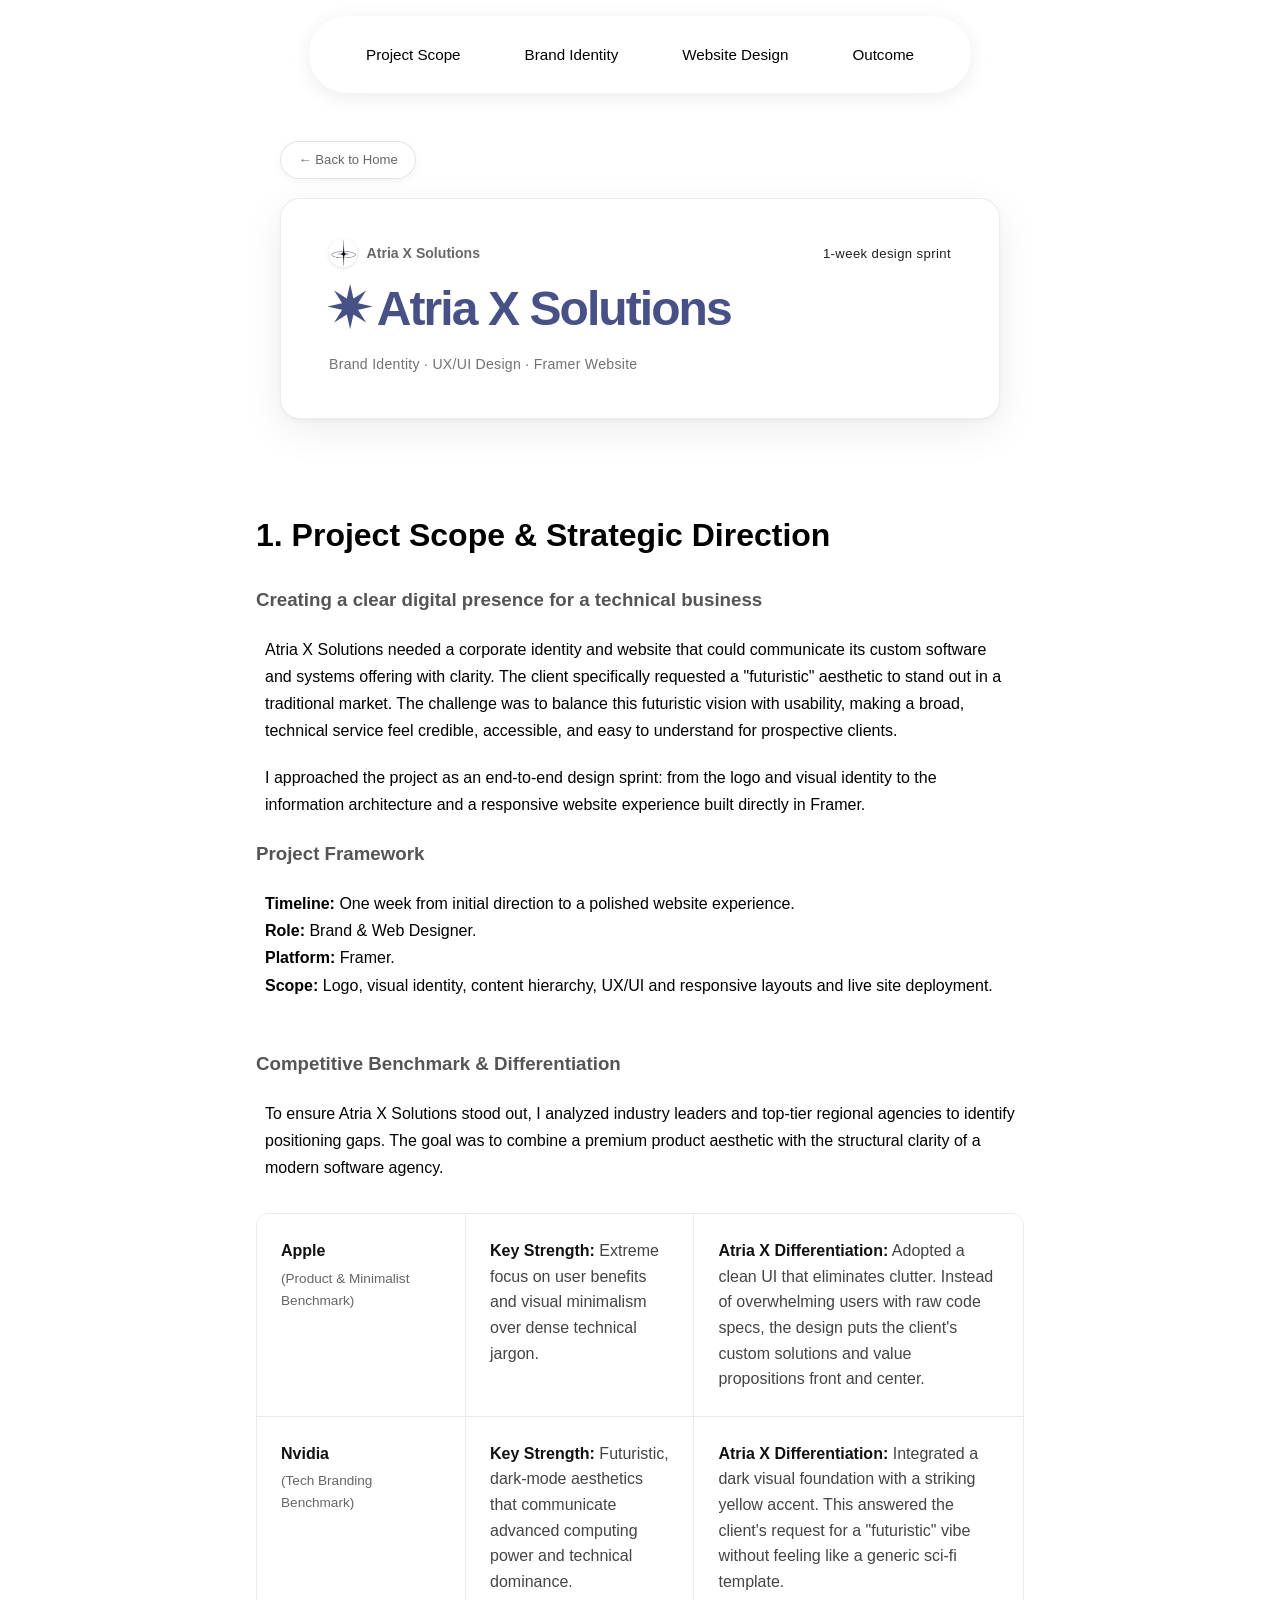
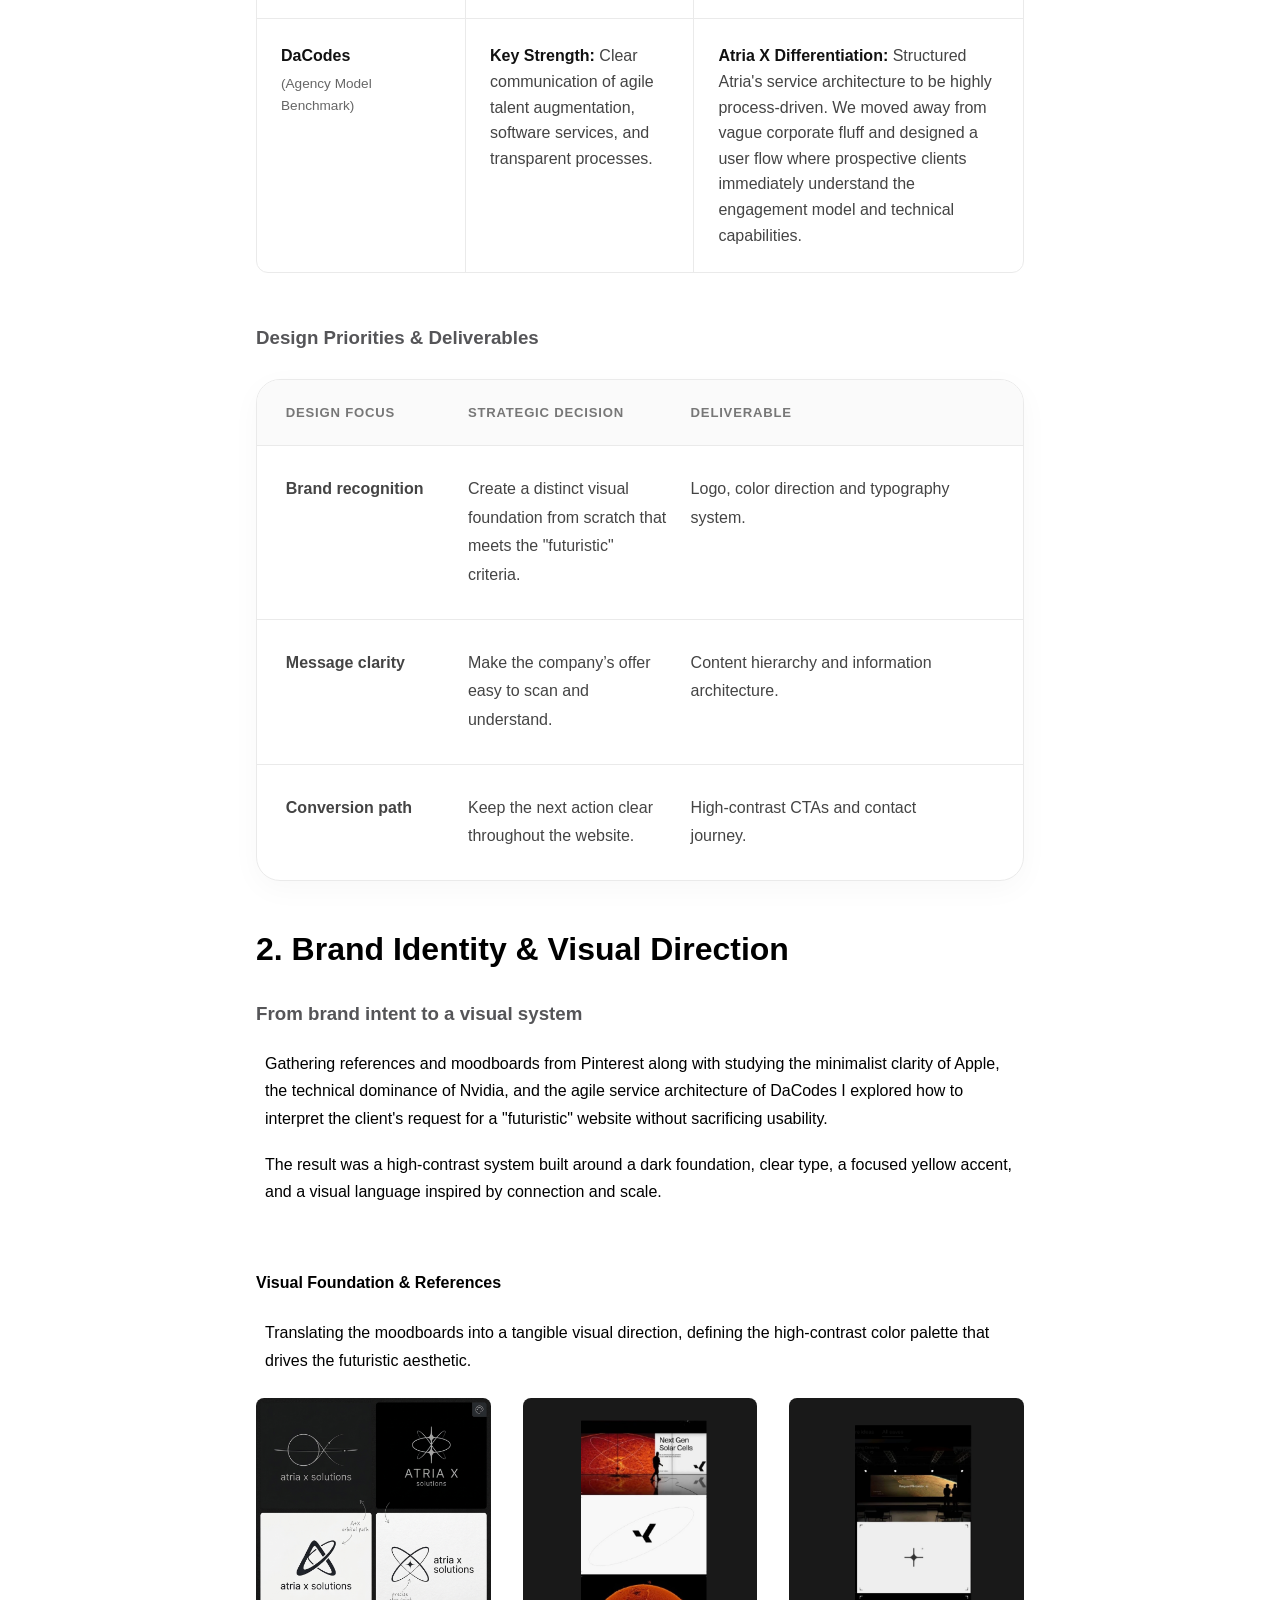
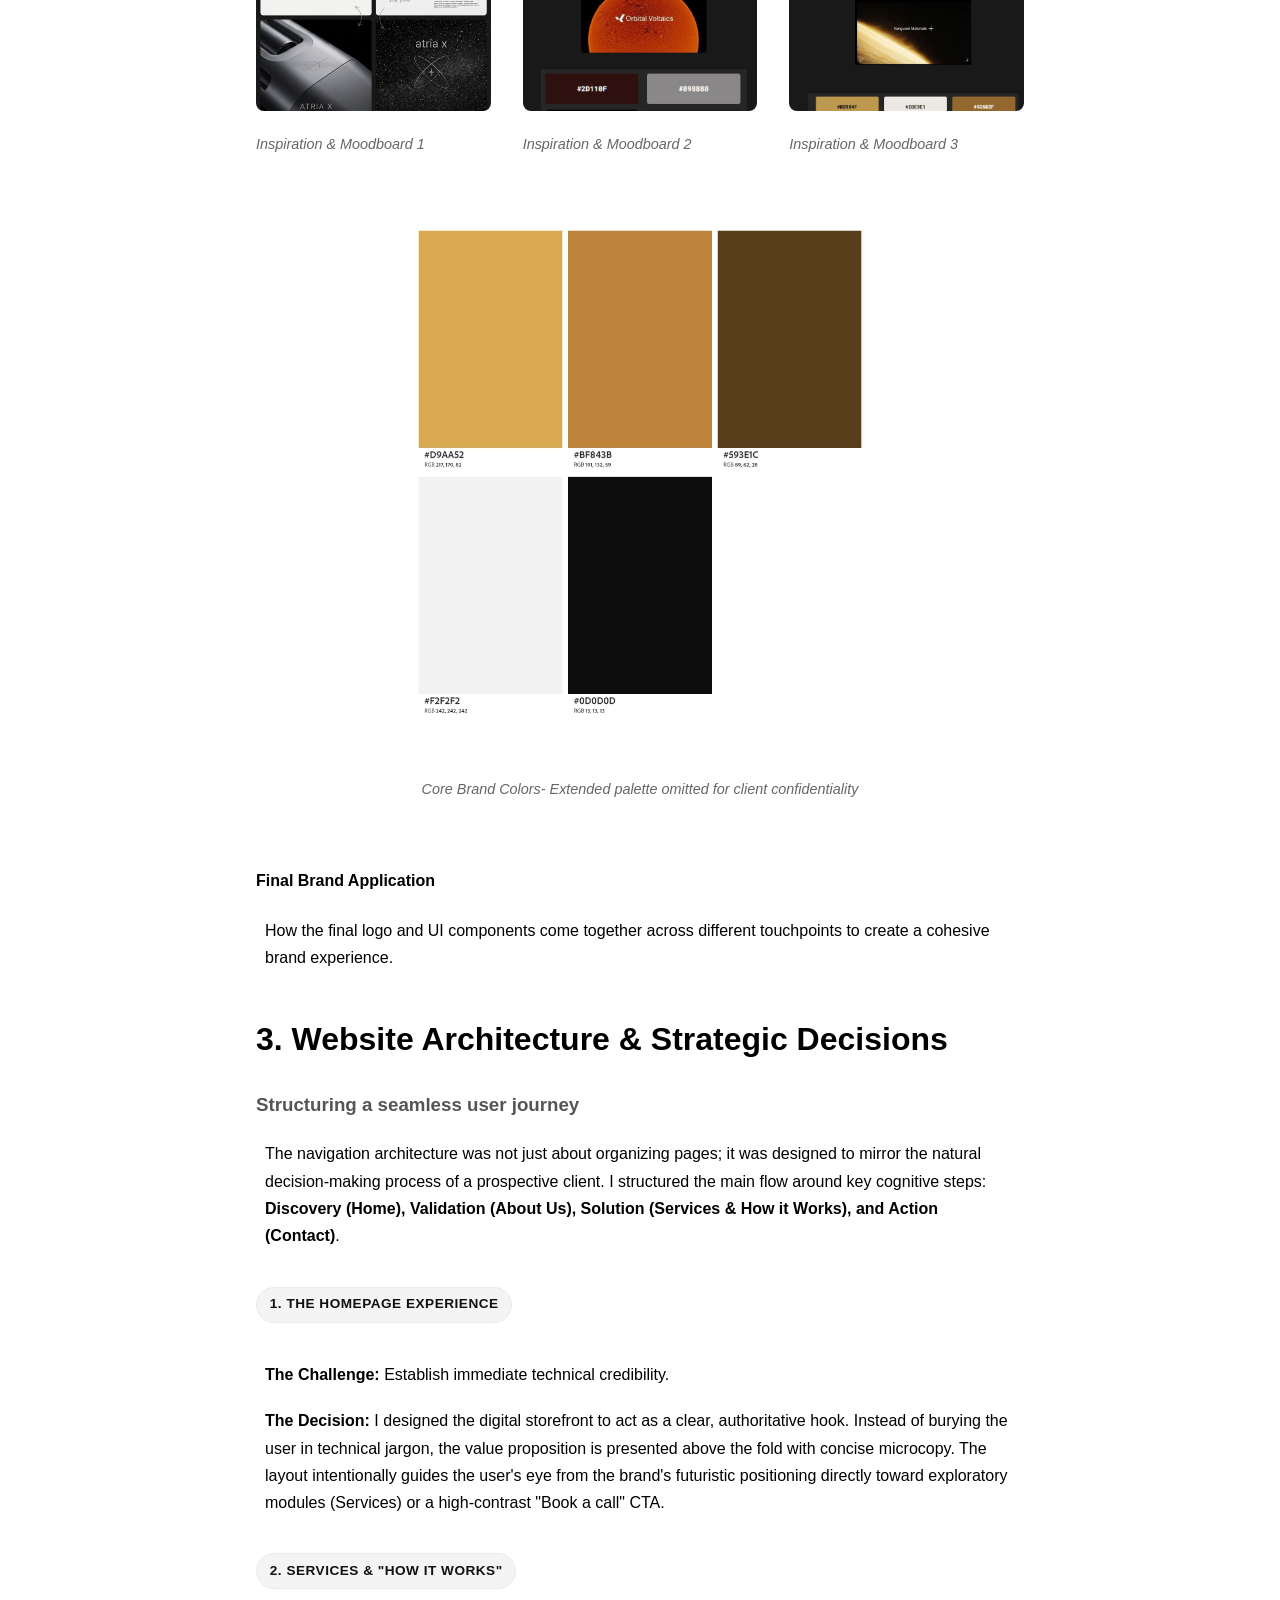
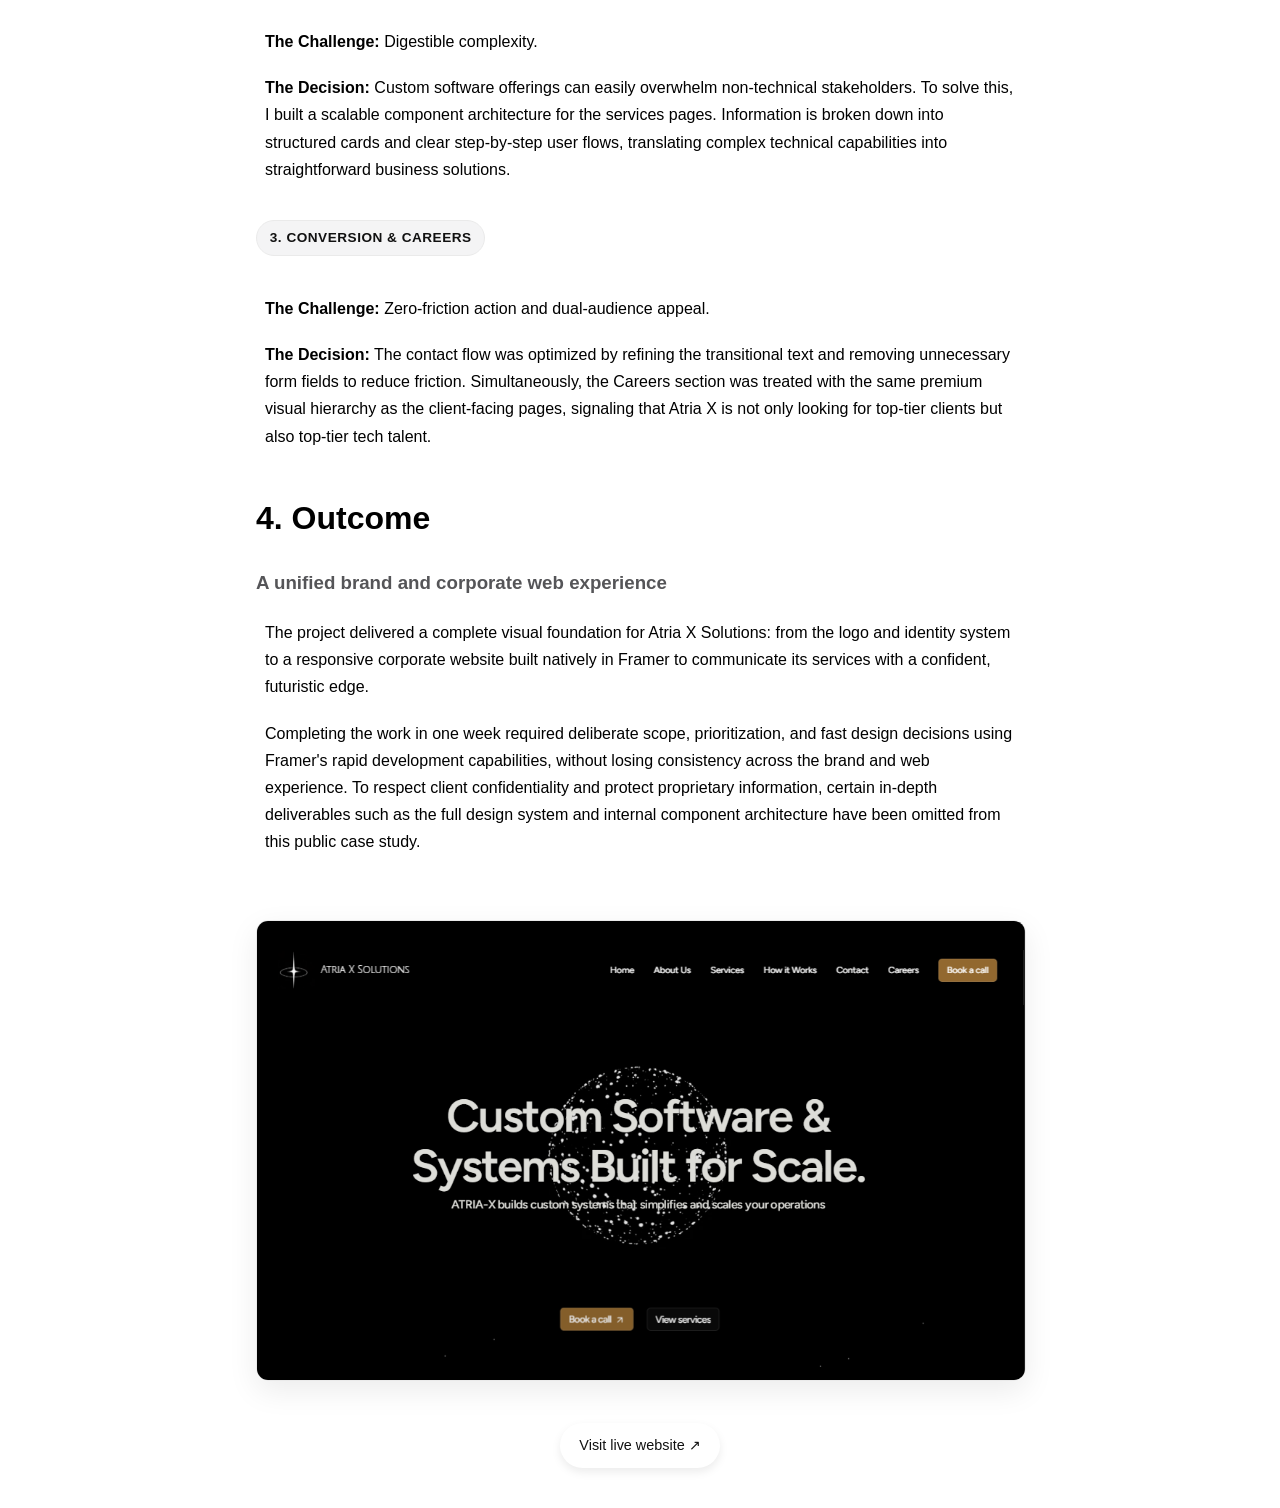
==== projects/atriaxsolutions.html @ 73703ab7 "add atriaxsolutionspage" ====
<!DOCTYPE html>
<html lang="en">
<head>
  <meta charset="UTF-8" />
  <meta name="viewport" content="width=device-width, initial-scale=1.0" />

  <title>Atria X Solutions — Project Page</title>

  <link rel="icon" href="../assets/logo-atriaxsolutions.png" />
  <link rel="stylesheet" href="./projects.css" />
</head>

<body>

  <!-- NAVBAR -->
  <header class="mirror-navbar">
    <div class="nav-container">
      <button class="nav-toggle" id="nav-toggle" aria-label="Open navigation">
        <span></span><span></span><span></span>
      </button>

      <nav class="nav-menu" id="side-nav">
        <ul>
          <li><a href="#research" class="nav-link">Project Scope</a></li>
          <li><a href="#ideation" class="nav-link">Brand Identity</a></li>
          <li><a href="#design" class="nav-link">Website Design</a></li>
          <li><a href="#validation" class="nav-link">Outcome</a></li>
        </ul>
      </nav>
    </div>
  </header>

  <!-- HERO -->
  <section class="project-hero">
    <a href="../index.html" class="back-arrow">← Back to Home</a>

    <div class="hero-card">
      <div class="hero-card__top">
        <img
          src="../assets/LOGO_ATRIAXSOLUTIONS_FONDOBLANCO_formatoimagen.png"
          alt="Atria X Solutions"
          class="logo-inline"
        />

        <span class="hero-card__client">Atria X Solutions</span>
        <span class="hero-card__date">1-week design sprint</span>
      </div>

      <h1>✷ Atria X Solutions</h1>

      <p class="hero-card__tagline">
        Brand Identity · UX/UI Design · Framer Website
      </p>
    </div>
  </section>

  <!-- PROJECT SCOPE -->
  <section class="project-description" id="research">
    <h2>1. Project Scope & Strategic Direction</h2>

    <div class="context">
      <h3>Creating a clear digital presence for a technical business</h3>

      <p>
        Atria X Solutions needed a corporate identity and website that could
        communicate its custom software and systems offering with clarity. 
        The client specifically requested a "futuristic" aesthetic to stand out in a traditional market. 
        The challenge was to balance this futuristic vision with usability, making a broad, technical service feel credible, accessible, and easy to understand for prospective clients.
      </p>

      <p>
        I approached the project as an end-to-end design sprint: from the
        logo and visual identity to the information architecture and a responsive
        website experience built directly in Framer.
      </p>
    </div>

    <div class="user-infraestructure">
      <h3>Project Framework</h3>

      <p>
        <strong>Timeline:</strong> One week from initial direction to a polished website experience.<br />
        <strong>Role:</strong> Brand & Web Designer.<br />
        <strong>Platform:</strong> Framer.<br />
        <strong>Scope:</strong> Logo, visual identity, content hierarchy, UX/UI and responsive layouts and live site deployment.
      </p>
    </div>

    <div class="benchmark-section">
      <h3>Competitive Benchmark & Differentiation</h3>
      <p>
        To ensure Atria X Solutions stood out, I analyzed industry leaders and top-tier regional agencies to identify positioning gaps. The goal was to combine a premium product aesthetic with the structural clarity of a modern software agency.
      </p>

      <div class="table-container">
        <table class="impact-table">
          <tr>
            <td class="brand-col">
              <strong>Apple</strong><br />
              <span class="sub-label">(Product & Minimalist Benchmark)</span>
            </td>
            <td>
              <strong>Key Strength:</strong> Extreme focus on user benefits and visual minimalism over dense technical jargon.
            </td>
            <td>
              <strong>Atria X Differentiation:</strong> Adopted a clean UI that eliminates clutter. Instead of overwhelming users with raw code specs, the design puts the client's custom solutions and value propositions front and center.
            </td>
          </tr>
          <tr>
            <td class="brand-col">
              <strong>Nvidia</strong><br />
              <span class="sub-label">(Tech Branding Benchmark)</span>
            </td>
            <td>
              <strong>Key Strength:</strong> Futuristic, dark-mode aesthetics that communicate advanced computing power and technical dominance.
            </td>
            <td>
              <strong>Atria X Differentiation:</strong> Integrated a dark visual foundation with a striking yellow accent. This answered the client's request for a "futuristic" vibe without feeling like a generic sci-fi template.
            </td>
          </tr>
          <tr>
            <td class="brand-col">
              <strong>DaCodes</strong><br />
              <span class="sub-label">(Agency Model Benchmark)</span>
            </td>
            <td>
              <strong>Key Strength:</strong> Clear communication of agile talent augmentation, software services, and transparent processes.
            </td>
            <td>
              <strong>Atria X Differentiation:</strong> Structured Atria's service architecture to be highly process-driven. We moved away from vague corporate fluff and designed a user flow where prospective clients immediately understand the engagement model and technical capabilities.
            </td>
          </tr>
        </table>
      </div>
    </div>
    <div class="metrics-section" style="margin-top: 3rem;">
      <h3>Design Priorities & Deliverables</h3>

      <div class="metrics-table">
        <div class="metrics-header">
          <div>Design Focus</div>
          <div>Strategic Decision</div>
          <div>Deliverable</div>
        </div>

        <div class="metrics-row">
          <div class="metric">Brand recognition</div>
          <div>Create a distinct visual foundation from scratch that meets the "futuristic" criteria.</div>
          <div>Logo, color direction and typography system.</div>
        </div>

        <div class="metrics-row">
          <div class="metric">Message clarity</div>
          <div>Make the company’s offer easy to scan and understand.</div>
          <div>Content hierarchy and information architecture.</div>
        </div>

        <div class="metrics-row">
          <div class="metric">Conversion path</div>
          <div>Keep the next action clear throughout the website.</div>
          <div>High-contrast CTAs and contact journey.</div>
        </div>
      </div>
    </div>
  </section>

  <!-- BRAND IDENTITY -->
  <section class="project-description" id="ideation">
    <h2>2. Brand Identity & Visual Direction</h2>

    <div class="Insights">
      <h3>From brand intent to a visual system</h3>
      <p>
        Gathering references and moodboards from Pinterest along with studying the minimalist clarity of Apple, the technical dominance of Nvidia, and the agile service architecture of DaCodes I explored how to interpret the client's request for a "futuristic" website without sacrificing usability.
      </p>
      <p>
        The result was a high-contrast system built around a dark foundation, clear type, a focused yellow accent, and a visual language inspired by connection and scale.
      </p>
    </div>

    <!-- Referencias y Paleta de Colores -->
   <div class="gallery-block">
      <h4>Visual Foundation & References</h4>
      <p>
        Translating the moodboards into a tangible visual direction, defining the high-contrast 
        color palette that drives the futuristic aesthetic.
      </p>
      
      <!-- Fila 1: Las TRES imágenes de referencia -->
      <div class="references-grid">
        
        <div class="grid-item">
          <img src="../assets/atria-reference.png" alt="Visual Reference 1" />
          <span>Inspiration & Moodboard 1</span>
        </div>
        
        <div class="grid-item">
          <img src="../assets/Rereferencia-naranja.png" alt="Visual Reference 2" />
          <span>Inspiration & Moodboard 2</span>
        </div>

        <div class="grid-item">
          <img src="../assets/Referencia-dorada.png" alt="Visual Reference 3" />
          <span>Inspiration & Moodboard 3</span>
        </div>
        
      </div> <!-- Fin de references-grid -->

      <!-- Fila 2: La Paleta de Colores como resultado -->
      <div class="palette-container">
        <div class="grid-item">
          <img src="../assets/AdobeColor-My Color Theme.jpeg" alt="Atria X Color Palette" />
          <span>Core Brand Colors- Extended palette omitted for client confidentiality</span>
        </div>
      </div>
    </div> <!-- Fin de gallery-block (Referencias y Paleta) -->

    <!-- Aplicación Final -->
    <div class="gallery-block">
      <h4>Final Brand Application</h4>
      <p>How the final logo and UI components come together across different touchpoints to create a cohesive brand experience.</p>

    </div>
  </section>
<!-- WEBSITE DESIGN & STRATEGY -->
  <section class="project-description prototype-section" id="design">
    <h2>3. Website Architecture & Strategic Decisions</h2>

    <div class="context">
      <h3>Structuring a seamless user journey</h3>
      <p>
        The navigation architecture was not just about organizing pages; it was designed to mirror the natural decision-making process of a prospective client. I structured the main flow around key cognitive steps: <strong>Discovery (Home), Validation (About Us), Solution (Services & How it Works), and Action (Contact)</strong>.
      </p>
    </div>

    <!-- Contenedor de decisiones estratégicas (Sin imágenes) -->
    <div class="strategy-grid">
      
      <div class="strategy-card">
        <h4>1. The Homepage Experience</h4>
        <p class="strategy-goal"><strong>The Challenge:</strong> Establish immediate technical credibility.</p>
        <p>
          <strong>The Decision:</strong> I designed the digital storefront to act as a clear, authoritative hook. Instead of burying the user in technical jargon, the value proposition is presented above the fold with concise microcopy. The layout intentionally guides the user's eye from the brand's futuristic positioning directly toward exploratory modules (Services) or a high-contrast "Book a call" CTA.
        </p>
      </div>

      <div class="strategy-card">
        <h4>2. Services & "How it Works"</h4>
        <p class="strategy-goal"><strong>The Challenge:</strong> Digestible complexity.</p>
        <p>
          <strong>The Decision:</strong> Custom software offerings can easily overwhelm non-technical stakeholders. To solve this, I built a scalable component architecture for the services pages. Information is broken down into structured cards and clear step-by-step user flows, translating complex technical capabilities into straightforward business solutions.
        </p>
      </div>

      <div class="strategy-card">
        <h4>3. Conversion & Careers</h4>
        <p class="strategy-goal"><strong>The Challenge:</strong> Zero-friction action and dual-audience appeal.</p>
        <p>
          <strong>The Decision:</strong> The contact flow was optimized by refining the transitional text and removing unnecessary form fields to reduce friction. Simultaneously, the Careers section was treated with the same premium visual hierarchy as the client-facing pages, signaling that Atria X is not only looking for top-tier clients but also top-tier tech talent.
        </p>
      </div>

    </div>
  </section>

  <!-- OUTCOME -->
  <section class="project-description" id="validation">
    <h2>4. Outcome</h2>

    <div class="context">
      <h3>A unified brand and corporate web experience</h3>

      <p>
        The project delivered a complete visual foundation for Atria X Solutions:
        from the logo and identity system to a responsive corporate website built
        natively in Framer to communicate its services with a confident, futuristic edge.
      </p>

      <p>
        Completing the work in one week required deliberate scope, prioritization,
        and fast design decisions using Framer's rapid development capabilities, without losing consistency across the brand
        and web experience. To respect client confidentiality and protect proprietary information, certain in-depth deliverables such as the full design system and internal component architecture have been omitted from this public case study.
      </p>
    </div>

   <!-- Imagen de previsualización (Separada) -->
    <div class="preview-container">
      <a href="https://atriaxsolutions.com" target="_blank" rel="noopener noreferrer">
        <img src="../assets/web-atriaxsolutions.png" alt="Atria X Solutions Live Website Preview" />
      </a>
    </div>

    <!-- Tu botón original (Intacto, no se tocaron las clases) -->
    <div class="project-actions">
      <a
        href="https://atriaxsolutions.com"
        target="_blank"
        rel="noopener noreferrer"
      >
        Visit live website ↗
      </a>
    </div>
  </section>

  <button id="scrollToTopBtn" aria-label="Back to top">↑</button>

  <script src="../js/button.js"></script>
  <script src="nav.js"></script>
</body>
</html>
---- projects/projects.css ----
/* ========================================================
   RESET Y GLOBAL
   ======================================================== */
html,
body {
  max-width: 100vw;
  overflow-x: hidden;
  margin: 0;
  font-family: "Jost", sans-serif;
  background: rgba(255, 255, 255, 0.7); 
  backdrop-filter: blur(10px); 
  color: var(--text-color);
  line-height: 1.8;
}

/* ========================================================
   1. ESTILOS BASE (Comunes para todos)
   ======================================================== */
.nav-container {
  display: flex;
  align-items: center;
  justify-content: center;
  width: 100%;
}

.mirror-navbar nav a {
  text-decoration: none;
  color: var(--text-color);
  font-weight: 500;
  font-size: 0.95rem;
  transition: 0.3s ease;
}

.mirror-navbar nav a:hover { 
  color: #060cbc; 
}

.mirror-navbar nav a:focus-visible {
  outline: 2px solid var(--first-color);
  outline-offset: 4px;
  border-radius: 6px;
}

/* Botón hamburguesa — oculto en desktop */
.nav-toggle {
  display: none;
  flex-direction: column;
  justify-content: center;
  align-items: center;
  gap: 5px;
  background: none;
  border: none;
  cursor: pointer;
  padding: 0.5rem;
  z-index: 10000;
}

.nav-toggle span {
  display: block;
  width: 24px;
  height: 2px;
  background-color: var(--text-color, #333);
  border-radius: 2px;
  transition: all 0.3s ease;
}

.nav-toggle.active span:nth-child(1) { transform: translateY(7px) rotate(45deg); }
.nav-toggle.active span:nth-child(2) { opacity: 0; }
.nav-toggle.active span:nth-child(3) { transform: translateY(-7px) rotate(-45deg); }






/* ========================================================
   NAVBAR BASE
   ======================================================== */
.nav-container {
  display: flex;
  align-items: center;
  justify-content: center;
  width: 100%;
}

.mirror-navbar nav a {
  text-decoration: none;
  color: var(--text-color);
  font-weight: 500;
  font-size: 0.95rem;
  transition: color 0.3s ease;
}

.mirror-navbar nav a:hover {
  color: #060cbc;
}

.nav-toggle {
  display: none;
}


/* ========================================================
   DESKTOP
   ======================================================== */
@media screen and (min-width: 769px) {
  .mirror-navbar {
    position: fixed;
    top: 1rem;
    left: 0;
    width: 100%;
    z-index: 9999;
    padding: 0 2rem;
    display: flex;
    justify-content: center;
    align-items: center;
    box-sizing: border-box;
    background-color: transparent;
    transition: top 0.35s ease, transform 0.35s ease;
  }

  .mirror-navbar .nav-container {
    justify-content: center;
  }

  .mirror-navbar .nav-toggle {
    display: none !important;
  }

  .mirror-navbar .nav-menu {
    display: block !important;
    position: static;
    width: auto;
    height: auto;
    background: transparent;
  }

  .mirror-navbar .nav-menu ul {
    display: flex !important;
    flex-direction: row !important;
    align-items: center;
    gap: 2rem;
    width: auto !important;
    margin: 0;
    padding: 1rem 2.5rem;
    list-style: none;
    border-radius: 999px;
    background-color: rgba(255, 255, 255, 0.88);
    backdrop-filter: blur(14px);
    -webkit-backdrop-filter: blur(14px);
    border: 1px solid rgba(255, 255, 255, 0.55);
    box-shadow: 0 4px 20px rgba(0, 0, 0, 0.08);
    position: relative;
    transition:
      background-color 0.35s ease,
      backdrop-filter 0.35s ease,
      -webkit-backdrop-filter 0.35s ease,
      box-shadow 0.35s ease,
      padding 0.35s ease,
      transform 0.35s ease;
  }

  .mirror-navbar .nav-menu li {
    width: auto !important;
    border: none !important;
  }

  .mirror-navbar .nav-menu a {
    display: inline-block !important;
    padding: 0.5rem 1rem !important;
    background: transparent !important;
  }

  .mirror-navbar .nav-menu a::before {
    content: none !important;
    display: none !important;
  }

  .mirror-navbar.scrolled {
    top: 0.45rem;
    transform: translateY(-2px);
  }

  .mirror-navbar.scrolled .nav-menu ul {
    background-color: rgba(255, 255, 255, 0.48);
    backdrop-filter: blur(22px);
    -webkit-backdrop-filter: blur(22px);
    padding: 0.72rem 2rem;
    box-shadow: 0 12px 34px rgba(0, 0, 0, 0.16);
    border-color: rgba(255, 255, 255, 0.65);
    transform: scale(0.97);
  }
}


/* ========================================================
   MOBILE
   ======================================================== */
@media screen and (max-width: 768px) {
  .mirror-navbar {
    position: fixed;
    top: 0;
    left: 0;
    width: 100%;
    z-index: 999;
    padding: 0.9rem 1.2rem;
    display: flex;
    box-sizing: border-box;
    background-color: var(--container-color);
    border-bottom: 1px solid rgba(255, 255, 255, 0.12);
    box-shadow: 0 8px 25px rgba(0, 0, 0, 0.04);
    backdrop-filter: blur(18px);
    -webkit-backdrop-filter: blur(18px);
  }

  .mirror-navbar .nav-container {
    justify-content: flex-end;
  }

  .mirror-navbar .nav-toggle {
    display: flex;
    flex-direction: column;
    justify-content: center;
    align-items: center;
    gap: 5px;
    background: none;
    border: none;
    cursor: pointer;
    padding: 0.5rem;
    z-index: 10000;
  }

  .mirror-navbar .nav-toggle span {
    display: block;
    width: 24px;
    height: 2px;
    background-color: var(--text-color, #333);
    border-radius: 2px;
    transition: all 0.3s ease;
  }

  .mirror-navbar .nav-toggle.active span:nth-child(1) {
    transform: translateY(7px) rotate(45deg);
  }

  .mirror-navbar .nav-toggle.active span:nth-child(2) {
    opacity: 0;
  }

  .mirror-navbar .nav-toggle.active span:nth-child(3) {
    transform: translateY(-7px) rotate(-45deg);
  }

  .mirror-navbar .nav-menu {
    display: none;
    position: fixed;
    inset: 0;
    width: 100%;
    height: 100vh;
    background: linear-gradient(160deg, #ffffff 0%, #f0f4ff 100%);
    backdrop-filter: blur(20px);
    -webkit-backdrop-filter: blur(20px);
    z-index: 9998;
    flex-direction: column;
    align-items: center;
    justify-content: center;
  }

  .mirror-navbar .nav-menu.open {
    display: flex;
    animation: fadeInMenu 0.25s ease forwards;
  }

  .mirror-navbar .nav-menu ul {
    display: flex;
    flex-direction: column;
    align-items: center;
    gap: 0;
    width: 100%;
    padding: 0;
    margin: 0;
    list-style: none;
    background: none;
    border: none;
    box-shadow: none;
    border-radius: 0;
  }

  .mirror-navbar .nav-menu li {
    width: 100%;
    text-align: center;
    border-bottom: 1px solid rgba(24, 60, 239, 0.08);
  }

  .mirror-navbar .nav-menu li:first-child {
    border-top: 1px solid rgba(24, 60, 239, 0.08);
  }

  .mirror-navbar .nav-menu a {
    display: block;
    padding: 1.2rem 2rem;
    font-size: 1.1rem;
    font-weight: 500;
    color: #1a1a2e;
    letter-spacing: 0.02em;
    text-decoration: none;
    transition: color 0.2s ease, background 0.2s ease, padding-left 0.2s ease;
  }

  .mirror-navbar .nav-menu a:hover {
    color: #183cef;
    background-color: rgba(24, 60, 239, 0.04);
    padding-left: 2.6rem;
  }

  .mirror-navbar .nav-menu li:nth-child(1) a::before { content: "01  "; }
  .mirror-navbar .nav-menu li:nth-child(2) a::before { content: "02  "; }
  .mirror-navbar .nav-menu li:nth-child(3) a::before { content: "03  "; }
  .mirror-navbar .nav-menu li:nth-child(4) a::before { content: "04  "; }

  .mirror-navbar .nav-menu li a::before {
    font-size: 0.75rem;
    font-weight: 700;
    color: #183cef;
    opacity: 0.5;
    letter-spacing: 0.05em;
    vertical-align: middle;
  }
}

@keyframes fadeInMenu {
  from {
    opacity: 0;
    transform: translateY(-8px);
  }

  to {
    opacity: 1;
    transform: translateY(0);
  }
}





/* ========================================================
   BUTTON TO UP
   ======================================================== */
#scrollToTopBtn {
  position: fixed;
  bottom: 2rem;
  right: 2rem;
  width: 50px;
  height: 50px;
  border: none;
  border-radius: 50%;
  background-color: var(--first-color);
  color: black;
  cursor: pointer;
  box-shadow: 0 10px 30px rgba(0, 0, 0, 0.2);
  transition: all 0.3s ease;
  z-index: 9999;
  display: flex;
  align-items: center;
  justify-content: center;
  font-size: 1.2rem;
}

#scrollToTopBtn::before {
  content: "";
  font-size: 1.1rem;
  font-weight: bold;
  line-height: 1;
  color: white;
}

#scrollToTopBtn:hover {
  transform: translateY(-5px) scale(1.05);
  box-shadow: 0 10px 24px rgba(0, 0, 0, 0.3);
  background-color: var(--first-color-dark, #393a3b);
  opacity: 0.95;
  color: white;
}

@media (max-width: 480px) {
  #scrollToTopBtn {
    bottom: 1.2rem;
    right: 0.6rem;
    width: 30px;
    height: 30px;
    font-size: 0.85rem;
    background-color: var(--first-color, #4a90e2);
    color: white;
    box-shadow: 0 4px 12px rgba(0, 0, 0, 0.25);
    opacity: 1 !important;
    border: 2px solid white;
  }

  #scrollToTopBtn::before {
    font-size: 0.8rem;
  }
}

/* ========================================================
   HERO
   ======================================================== */
h3 {
  color: #555558;
}

.project-hero {
  max-width: 720px;
  margin: 0 auto;
  padding: 7rem 1.5rem 3rem;
  display: flex;
  flex-direction: column;
  align-items: stretch;
  gap: 1.2rem;
}

.project-hero .back-arrow {
  display: inline-flex;
  align-items: center;
  gap: 0.4rem;
  align-self: flex-start;
  padding: 0.4rem 1.1rem;
  border-radius: 999px;
  border: 1px solid rgba(0, 0, 0, 0.1);
  background-color: #fff;
  box-shadow: 0 2px 8px rgba(0, 0, 0, 0.05);
  font-size: 0.82rem;
  font-weight: 500;
  text-decoration: none;
  color: #666;
  transition: all 0.25s ease;
  margin-top: 1.8rem;
}

.project-hero .back-arrow:hover {
  transform: translateX(-4px);
  color: #183cef;
}

.hero-card {
  background: #ffffff;
  border: 1px solid rgba(0, 0, 0, 0.07);
  border-radius: 20px;
  box-shadow: 0 2px 4px rgba(0, 0, 0, 0.04), 0 12px 40px rgba(0, 0, 0, 0.07);
  padding: 2.5rem 3rem;
  display: flex;
  flex-direction: column;
  gap: 1rem;
  text-align: left;
}

.hero-card__top {
  display: flex;
  align-items: center;
  gap: 0.6rem;
  flex-wrap: wrap;
}

.logo-inline {
  width: 28px;
  height: 28px;
  border-radius: 50%;
  object-fit: cover;
  flex-shrink: 0;
  box-shadow: 0 1px 4px rgba(0, 0, 0, 0.12);
}

.hero-card__client {
  font-size: 0.88rem;
  font-weight: 600;
  color: #696868;
}

.hero-card__date {
  font-size: 0.82rem;
  color: #221d1d;
  margin-left: auto;
  letter-spacing: 0.03em;
}

.hero-card h1 {
  font-size: 3rem;
  font-weight: 800;
  letter-spacing: -0.04em;
  line-height: 1.1;
  margin: 0;
  color: #26316fd8;
}

.hero-card__tagline {
  font-size: 0.88rem;
  color: #1716169b;
  margin: 0;
  font-weight: 400;
  letter-spacing: 0.02em;
}

.hero-card__bottom {
  margin-top: 0.5rem;
  padding-top: 1.2rem;
  border-top: 1px solid rgba(0, 0, 0, 0.06);
  display: flex;
  align-items: center;
}

.btn-lang {
  display: inline-flex;
  align-items: center;
  gap: 0.4rem;
  padding: 0.4rem 1rem;
  font-size: 0.78rem;
  font-weight: 600;
  text-transform: uppercase;
  letter-spacing: 0.06em;
  border: 1.5px solid rgba(24, 60, 239, 0.25);
  border-radius: 6px;
  background-color: rgba(24, 60, 239, 0.05);
  color: #183cef;
  text-decoration: none;
  transition: all 0.2s ease;
}

.btn-lang:hover {
  background-color: rgba(24, 60, 239, 0.12);
  transform: translateY(-2px);
}

@media (max-width: 768px) {
  .project-hero { padding: 6rem 1rem 2.5rem; }
  .hero-card { padding: 2rem 1.8rem; }
  .hero-card h1 { font-size: 2.2rem; }
}

@media (max-width: 480px) {
  .project-hero { padding: 5.5rem 0.8rem 2rem; }
  .hero-card { padding: 1.5rem 1.2rem; border-radius: 16px; }
  .hero-card h1 { font-size: 1.9rem; }
  .hero-card__date { margin-left: 0; }
}

/* ========================================================
   SECCIONES Y DETALLES DE CASO DE ESTUDIO
   ======================================================== */
.project-description {
  max-width: 800px;
  width: 100%;
  margin: 2.5rem auto;
  padding: 0 1rem;
  box-sizing: border-box;
}

.project-description h2 {
  font-size: 2rem;
  font-weight: 600;
  margin-bottom: 1rem;
}

.project-description p {
  max-width: 750px;
  margin: 1.2rem auto;
  line-height: 1.7;
}

@media (max-width: 768px) {
  .project-description h2 { font-size: 1.6rem; }
  .project-description p { font-size: 0.95rem; line-height: 1.6; }
}

@media (max-width: 480px) {
  .project-description h2 { font-size: 1.4rem; }
  .project-description p { font-size: 0.9rem; line-height: 1.5; }
}

.section-divider {
  width: 60px;
  height: 3px;
  background-color: black;
  margin: 2.5rem auto;
  border-radius: 999px;
}

.metrics,
.stakeholders,
.constraints {
  padding: 3rem 1rem;
  max-width: 1000px;
  margin: 0 auto;
}

.table-wrapper {
  overflow-x: auto;
  max-width: 100%;
  margin: 2rem auto;
  border-radius: 0.75rem;
  box-shadow: 0 4px 20px rgba(0, 0, 0, 0.05);
}

.table-wrapper table {
  width: 100%;
  min-width: 700px;
  border-collapse: collapse;
  background-color: var(--container-color);
  border: 1px solid var(--border-color);
  border-radius: 0.75rem;
  overflow: hidden;
  font-size: 1rem;
}

.table-wrapper th,
.table-wrapper td {
  padding: 1rem;
  min-width: 120px;
  word-break: break-word;
  vertical-align: top;
  text-align: left;
}

.table-wrapper th {
  background-color: var(--first-color);
  color: white;
  font-weight: 600;
}

.table-wrapper tr:nth-child(even) {
  background-color: rgba(0, 0, 0, 0.02);
}

strong {
  color: var(--first-color);
  font-weight: 600;
}

img.medium {
  width: 100%;
  max-width: 800px;
  height: auto;
  display: block;
  margin: 2rem auto;
  border-radius: 0.5rem;
}

.image-grid {
  display: grid;
  grid-template-columns: repeat(2, 1fr);
  gap: 1.5rem;
  max-width: 1000px;
  margin: 2rem auto;
  padding: 0 1rem;
}

.image-grid img,
.benchmark-images img {
  width: 100%;
  height: auto;
  border-radius: 0.75rem;
  box-shadow: 0 4px 12px rgba(0, 0, 0, 0.08);
  object-fit: cover;
}

.empathy-img {
  width: 700px;
  max-width: 100%;
  height: auto;
  margin: 1rem;
}

.logo-floating {
  position: absolute;
  top: 7rem;
  right: 2rem;
  width: 80px;
  opacity: 0.8;
  z-index: 10;
}

.client-logo {
  margin: 1rem auto;
  text-align: center;
}

.client-logo img {
  width: 90px;
  max-width: 30%;
  opacity: 0.9;
}

.user-flows-gallery {
  display: grid;
  grid-template-columns: repeat(2, 1fr);
  gap: 2rem;
  justify-items: center;
  max-width: 1000px;
  margin: 2rem auto;
  padding: 0 1rem;
}

.user-flow-img {
  max-width: 400px;
  width: 100%;
  height: auto;
  border-radius: 0.75rem;
  box-shadow: 0 4px 12px rgba(0, 0, 0, 0.08);
  object-fit: cover;
}

@media (max-width: 768px) {
  .user-flows-gallery { grid-template-columns: 1fr; }
  .user-flow-img { max-width: 100%; }
}

.ui-kit-gallery {
  display: grid;
  grid-template-columns: repeat(auto-fit, minmax(280px, 1fr));
  gap: 1.5rem;
  margin-top: 1rem;
}

.ui-kit-item {
  position: relative;
  overflow: hidden;
  border-radius: 12px;
  box-shadow: 0 4px 12px rgba(0, 0, 0, 0.15);
}

.ui-kit-item img {
  width: 100%;
  height: auto;
  display: block;
  transition: transform 0.3s ease;
  border-radius: 12px;
}

.ui-kit-item:hover img { transform: scale(1.05); }

.ui-kit-item .overlay {
  position: absolute;
  bottom: 0;
  left: 0;
  right: 0;
  background: rgba(0, 0, 0, 0.6);
  color: #fff;
  text-align: center;
  padding: 0.8rem;
  font-size: 1rem;
  opacity: 0;
  transition: opacity 0.3s ease;
}

.ui-kit-item:hover .overlay { opacity: 1; }

@media (max-width: 768px) {
  .ui-kit-gallery { grid-template-columns: 1fr 1fr; }
  .ui-kit-item .overlay { font-size: 0.9rem; padding: 0.6rem; }
}

@media (max-width: 480px) {
  .ui-kit-gallery { grid-template-columns: 1fr; }
  .ui-kit-item .overlay { font-size: 0.85rem; padding: 0.5rem; }
}

.cta {
  text-align: center;
  margin: 3rem 0 2rem;
}

.cta .btn {
  display: inline-block;
  font-family: "Playfair Display", serif;
  font-size: 1.05rem;
  font-weight: 500;
  letter-spacing: 0.3px;
  color: #111;
  text-decoration: none;
  padding: 0.5rem 1.4rem;
  border: 1.5px solid #111;
  border-radius: 2rem;
  transition: all 0.25s ease;
  position: relative;
  background-color: transparent;
}

.cta .btn:hover { background-color: #111; color: #fff; }

@media (max-width: 480px) {
  .cta .btn { padding: 0.85rem 1.5rem; border-width: 2px; border-radius: 2.25rem; }
}

@media (min-width: 768px) and (max-width: 1023px) {
  .cta .btn { padding: 1rem 2.25rem; }
}

@media (min-width: 1024px) {
  .cta .btn { padding: 1.05rem 2.5rem; border-width: 2px; }
}

.language-switch .btn-lang {
  display: inline-block;
  margin-bottom: 1rem;
  padding: 0.45rem 1.2rem;
  font-size: 0.85rem;
  font-weight: 600;
  text-transform: uppercase;
  border: 2px solid var(--first-color);
  border-radius: 6px;
  background-color: #e6f0ff;
  color: #1a1a1a;
  text-decoration: none;
  transition: background-color 0.3s ease, transform 0.2s ease;
}

.language-switch .btn-lang:hover {
  background-color: #cdd9ff;
  color: #1a1a1a;
  transform: translateY(-2px);
}

.project-hero .language-switch { margin: 0.5rem 0 1rem; }

.project-actions {
  margin-top: 1.5rem;
  display: flex;
  gap: 1rem;
  justify-content: center;
}

.project-actions a {
  display: inline-flex;
  align-items: center;
  gap: 0.5rem;
  background: #fff;
  color: #111;
  padding: 0.6rem 1.2rem;
  border-radius: 999px;
  font-weight: 400;
  font-size: 0.9rem;
  text-decoration: none;
  border: none;
  box-shadow: 0 4px 10px rgba(0, 0, 0, 0.08);
  transition: all 0.3s ease;
}

.project-actions a:hover {
  transform: translateY(-3px);
  box-shadow: 0 6px 15px rgba(0, 0, 0, 0.12);
}

.project-intro {
  max-width: 800px;
  width: 100%;
  margin: 2.5rem auto;
  padding: 0 1rem;
  box-sizing: border-box;
}

.project-intro p {
  max-width: 750px;
  margin: 1.2rem auto;
  line-height: 1.7;
  font-size: 1rem;
}

#introduction,
#preview,
#project {
  padding-bottom: clamp(1.25rem, 3.5vw, 4rem);
}

#preview .preview-logo {
  width: 100%;
  max-width: 1200px;
  margin: 2rem auto;
  padding: 0 1rem;
  box-sizing: border-box;
}

.work-img {
  display: block;
  max-width: 100%;
  height: auto;
}

#preview .work-img--large {
  width: min(1100px, 92vw);
  max-width: 100%;
  height: auto;
  margin: 0 auto;
  border-radius: 10px;
  box-shadow: 0 8px 30px rgba(0, 0, 0, 0.08);
  transition: transform 0.18s ease, box-shadow 0.18s ease;
}

@media (hover: hover) and (pointer: fine) {
  #preview .work-img--large:hover {
    transform: translateY(-4px);
    box-shadow: 0 18px 45px rgba(0, 0, 0, 0.12);
  }
}

.maps-relations {
  display: flex;
  justify-content: center;
  gap: 20px;
  flex-wrap: wrap;
}

.maps-relations img {
  width: 45%;
  max-width: 400px;
  height: auto;
  border-radius: 12px;
}

.strategic-insight { font-weight: bold; }
.insight-text { font-style: italic; }



.benchmark-table {
  margin-top: 2rem;
  border: 1px solid #ececec;
  border-radius: 18px;
  overflow: hidden;
  background: #fff;
}

.benchmark-row {
  display: grid;
  grid-template-columns: 1fr 2fr 1.5fr;
  gap: 1.5rem;
  padding: 1.4rem;
  border-top: 1px solid #ececec;
}

.benchmark-row:first-child { border-top: none; }
.tool { font-weight: 600; color: #111; }
.analysis { color: #444; line-height: 1.7; }
.takeaway { color: #111; line-height: 1.7; font-style: italic; }

@media (max-width: 768px) {
  .benchmark-row { grid-template-columns: 1fr; gap: 0.7rem; }
}

.metrics-section h3, .constraints-section h3, .stakeholder-section h3 {
  color: #555558;
}
.metrics-table {
  margin-top: 1.5rem;
  border: 1px solid #EAEAEA; /* Borde exterior más nítido */
  border-radius: 24px;
  overflow: hidden;
  background: #fff;
  box-shadow: 0 8px 30px rgba(0,0,0,0.03);
}

.metrics-header {
  display: grid;
  grid-template-columns: 0.9fr 1.1fr 1.5fr;
  padding: 1.3rem 1.8rem;
  background: #fafafa;
  border-bottom: 1px solid #EAEAEA; /* Línea debajo del header */
  font-size: 0.82rem;
  text-transform: uppercase;
  letter-spacing: 0.06em;
  color: #777;
  font-weight: 600;
}

.metrics-row {
  display: grid;
  grid-template-columns: 0.9fr 1.1fr 1.5fr;
  padding: 1.8rem;
  transition: background 0.25s ease;
}

/* AQUÍ ESTÁ LA MAGIA: Línea separadora entre filas más visible */
.metrics-row + .metrics-row { 
  border-top: 1px solid #EAEAEA; 
}

.metrics-row:hover { background: #fcfcfc; }
.metric { font-size: 1rem; font-weight: 600; color: #111; padding-right: 1.5rem; }
.metrics-row div { line-height: 1.8; color: #444; padding-right: 1.5rem; }

@media (max-width: 768px) {
  .metrics-header { display: none; }
  .metrics-row { grid-template-columns: 1fr; gap: 1rem; padding: 1.5rem; }
}
.stakeholder-section { margin-top: 2rem; }
.stakeholder-section h3 { margin-bottom: 1.5rem; font-size: 1.4rem; color: #111; }
.mini-section { margin-bottom: 2rem; }
.mini-section h4 { margin-bottom: 1rem; font-size: 1.05rem; color: #111; }

.constraints-section { margin-top: 3rem; }
.constraints-section h3 { margin-bottom: 1.5rem; font-size: 1.3rem; }
.constraints-grid { display: grid; grid-template-columns: repeat(3, 1fr); gap: 2rem; }
.constraint-item { border-top: 1px solid #e9e9e9; padding-top: 1.2rem; }
.constraint-label { display: inline-block; margin-bottom: 0.8rem; font-size: 0.9rem; font-weight: 600; letter-spacing: 0.04em; text-transform: uppercase; color: #111; }
.constraint-item p { color: #444; line-height: 1.8; margin: 0; }

@media (max-width: 768px) {
  .constraints-grid { grid-template-columns: 1fr; gap: 1.5rem; }
}





@media screen and (min-width: 769px) {
  .mirror-navbar {
    transition: padding 0.35s ease, transform 0.35s ease;
  }

  .mirror-navbar nav ul {
    transition:
      background-color 0.35s ease,
      backdrop-filter 0.35s ease,
      -webkit-backdrop-filter 0.35s ease,
      box-shadow 0.35s ease,
      padding 0.35s ease,
      transform 0.35s ease;
  }

  .mirror-navbar.scrolled {
    padding-top: 0.45rem;
    padding-bottom: 0.45rem;
    transform: translateY(6px);
  }

  .mirror-navbar.scrolled nav ul {
    background-color: rgba(255, 255, 255, 0.58);
    backdrop-filter: blur(18px);
    -webkit-backdrop-filter: blur(18px);
    padding: 0.75rem 2.2rem;
    box-shadow: 0 10px 32px rgba(0, 0, 0, 0.14);
  }
}










/* Contenedor principal: En desktop serán 3 columnas lado a lado */
.user-flow-grid {
  display: grid;
  grid-template-columns: repeat(3, 1fr); /* Crea 3 columnas iguales */
  gap: 2rem;
  align-items: start;
  width: 100%;
  max-width: 1200px; /* Evita que se estiren al infinito en monitores muy anchos */
  margin: 0 auto;    /* Centra el contenedor en la pantalla */
  padding: 2rem 1rem;
  box-sizing: border-box;
}

/* Estilo de la tarjeta */
.flow-card {
  background: #fdfdfd;
  padding: 1.5rem;
  border-radius: 24px;
  text-align: center;
  box-shadow: 0 10px 30px rgba(0, 0, 0, 0.04), 
              0 1px 8px rgba(0, 0, 0, 0.02);
  width: 100%;
  box-sizing: border-box;
}

/* Imagen del diagrama */
.flow-card img {
  width: 100%; 
  height: auto;
  display: block;
  margin: 0 auto;
}

/* Texto descriptivo */
.flow-card p {
  margin-top: 1.5rem;
  font-family: system-ui, -apple-system, sans-serif;
  font-size: 0.95rem;
  color: #444444;
  line-height: 1.5;
}

/* =========================================
   ADAPTACIÓN PARA MÓVILES Y TABLETS
   ========================================= */
@media (max-width: 850px) {
  .user-flow-grid {
    /* Pasa de 3 columnas a 1 sola columna vertical */
    grid-template-columns: 1fr; 
    gap: 2rem;         /* Reducimos la separación entre tarjetas */
    padding: 1rem;     /* Reducimos los márgenes laterales de la pantalla */
  }

  .flow-card {
    padding: 1.5rem;   /* Reducimos el espacio interior para darle más espacio a la imagen */
    border-radius: 20px;
    max-width: 550px;  /* Controla que no se estiren de más en una tablet */
    margin: 0 auto;    /* Asegura que la tarjeta esté perfectamente centrada */
  }

  .flow-card p {
    font-size: 0.9rem; /* Achicamos ligeramente el texto para mejor lectura en móvil */
    margin-top: 1.2rem;
  }
}


/*Logos process*/

/* =========================================
   1. LOGO EXPLORATION GRID (4 Columnas)
   ========================================= */
.image-grid-4 {
  display: grid;
  grid-template-columns: repeat(4, 1fr);
  gap: 1.5rem;
  margin-top: 1.5rem;
}

.image-grid-4 img {
  box-sizing: border-box; 
  width: 100%;
  aspect-ratio: 1 / 1; 
  background-color: #FAFAFA; 
  border: 1px solid #EAEAEA;
  border-radius: 8px;
  object-fit: contain; 
}

/* =========================================
   2. REFERENCES & MOODBOARDS (3 Columnas)
   ========================================= */
.gallery-block {
  margin-top: 4rem;
}

.references-grid {
  display: grid;
  grid-template-columns: repeat(3, 1fr);
  gap: 2rem;
  margin-top: 1.5rem;
  align-items: start;
}

/* Esto forzará a que las 3 imágenes midan lo mismo */
.references-grid img {
  width: 100%;
  aspect-ratio: 3 / 4; /* Cambia a 1/1 si las prefieres cuadradas */
  object-fit: cover;
  object-position: top;
  border-radius: 8px;
}

/* =========================================
   3. FINAL APPLICATION GRID (2 Columnas)
   ========================================= */
.image-grid-2 {
  display: grid;
  grid-template-columns: repeat(2, 1fr);
  gap: 2rem;
  margin-top: 1.5rem;
}

.image-grid-2 img {
  width: 100%;
  border-radius: 8px;
  object-fit: cover;
}

/* =========================================
   4. COLOR PALETTE CONTAINER (Centrado)
   ========================================= */
.palette-container {
  margin-top: 4rem;
  max-width: 60%;
  margin-left: auto;
  margin-right: auto;
}

.palette-container img {
  width: 100%;
  border-radius: 8px;
  object-fit: cover;
}

.palette-container .grid-item {
  text-align: center;
}

/* Estilos compartidos para las leyendas debajo de las imágenes */
.grid-item span {
  display: block;
  margin-top: 12px;
  font-size: 0.9rem;
  color: #666;
  font-style: italic;
}

/* =========================================
   5. RESPONSIVIDAD (MÓVILES)
   ========================================= */
@media (max-width: 768px) {
  
  /* Logos a 2 columnas en celular */
  .image-grid-4 {
    grid-template-columns: repeat(2, 1fr);
  }
  
  /* Referencias y Aplicaciones Finales a 1 columna */
  .references-grid,
  .image-grid-2 {
    grid-template-columns: 1fr;
  }
  
  /* La paleta de colores crece para verse bien en pantallas chicas */
  .palette-container {
    max-width: 90%;
  }
}



.strategy-card h4 { /* o .strategy-card h4 dependiendo de cuál HTML dejaste */
  display: inline-block; /* La magia para que se ajuste al texto */
  
  /* Colores y fondo */
  background-color: #F4F4F5; /* Un gris muy sutil */
  color: #111;
  border: 1px solid #EAEAEA; /* Borde ligerito para darle relieve */
  
  /* Espaciado y forma */
  padding: 0.3rem 0.8rem;
  border-radius: 50px; /* Bordes totalmente redondeados tipo etiqueta */
  margin-bottom: 1.2rem;
  
  /* Tipografía */
  font-size: 0.85rem;
  font-weight: 600;
  text-transform: uppercase; /* Las mayúsculas hacen que luzca más como una nota/etiqueta */
  letter-spacing: 0.5px;
}

/* =========================================
   WEBSITE PREVIEW IMAGE
   ========================================= */

.preview-container {
  margin-top: 4rem;
  margin-bottom: 2rem; /* Da un poco de respiro antes de tu botón */
  text-align: center;
}

.preview-container a {
  display: inline-block;
  max-width: 800px;
  width: 100%;
  border-radius: 12px;
  overflow: hidden;
  border: 1px solid #EAEAEA;
  box-shadow: 0 10px 30px rgba(0, 0, 0, 0.08);
  transition: transform 0.3s ease, box-shadow 0.3s ease;
}

/* Efecto al pasar el mouse por la imagen */
.preview-container a:hover {
  transform: translateY(-5px);
  box-shadow: 0 15px 40px rgba(0, 0, 0, 0.12);
}

.preview-container img {
  width: 100%;
  display: block;
}



/* =========================================
   COMPETITIVE BENCHMARK TABLE
   ========================================= */

.benchmark-section {
  margin-top: 3rem;
}

/* Contenedor para permitir scroll horizontal en móviles */
.table-container {
  width: 100%;
  overflow-x: auto;
  margin-top: 2rem;
}

/* Truco moderno para tablas con bordes redondeados */
.impact-table {
  width: 100%;
  border-collapse: separate;
  border-spacing: 0;
  border: 1px solid #EAEAEA;
  border-radius: 12px;
  background-color: #FFFFFF;
}

.impact-table td {
  padding: 1.5rem;
  vertical-align: top; /* Mantiene el texto alineado arriba */
  line-height: 1.6;
  color: #444;
  border-bottom: 1px solid #EAEAEA;
  border-right: 1px solid #EAEAEA;
}

/* Eliminamos los bordes dobles de las orillas */
.impact-table tr:last-child td {
  border-bottom: none;
}

.impact-table td:last-child {
  border-right: none;
}

/* Detalles de tipografía para las marcas */
.impact-table strong {
  color: #111;
}

.impact-table .brand-col {
  width: 20%;
  min-width: 160px; /* Evita que los nombres se aplasten mucho */
}

.sub-label {
  font-size: 0.85rem;
  color: #666;
  display: inline-block;
  margin-top: 4px;
}

/* --- LA MAGIA RESPONSIVA (MÓVILES) --- */
@media (max-width: 768px) {
  .impact-table, .impact-table tbody, .impact-table tr, .impact-table td {
    display: block;
    width: 100%;
    box-sizing: border-box;
  }

  .impact-table tr {
    border-bottom: 6px solid #F4F4F5; 
  }
  
  .impact-table tr:last-child {
    border-bottom: none;
  }

  .impact-table td {
    border: none !important; 
    padding: 1rem 1.5rem;
  }

 .impact-table .brand-col {
    width: 100% !important; /* ¡Esta es la clave para que no se quede chiquito! */
    max-width: 100%;
    background-color: #FAFAFA;
    padding: 1.2rem 1.5rem;
    border-bottom: 1px solid #EAEAEA !important;
    
    display: flex; 
    align-items: center; /* Alinea los textos perfectamente al centro */
    gap: 8px; 
    flex-wrap: wrap; 
  }

  

  /* Ocultamos el salto de línea a la fuerza */
  .impact-table .brand-col br {
    display: none !important;
  }
  /* Quitamos el margen superior porque ahora están lado a lado */
  .sub-label {
    margin-top: 0;
  }
}
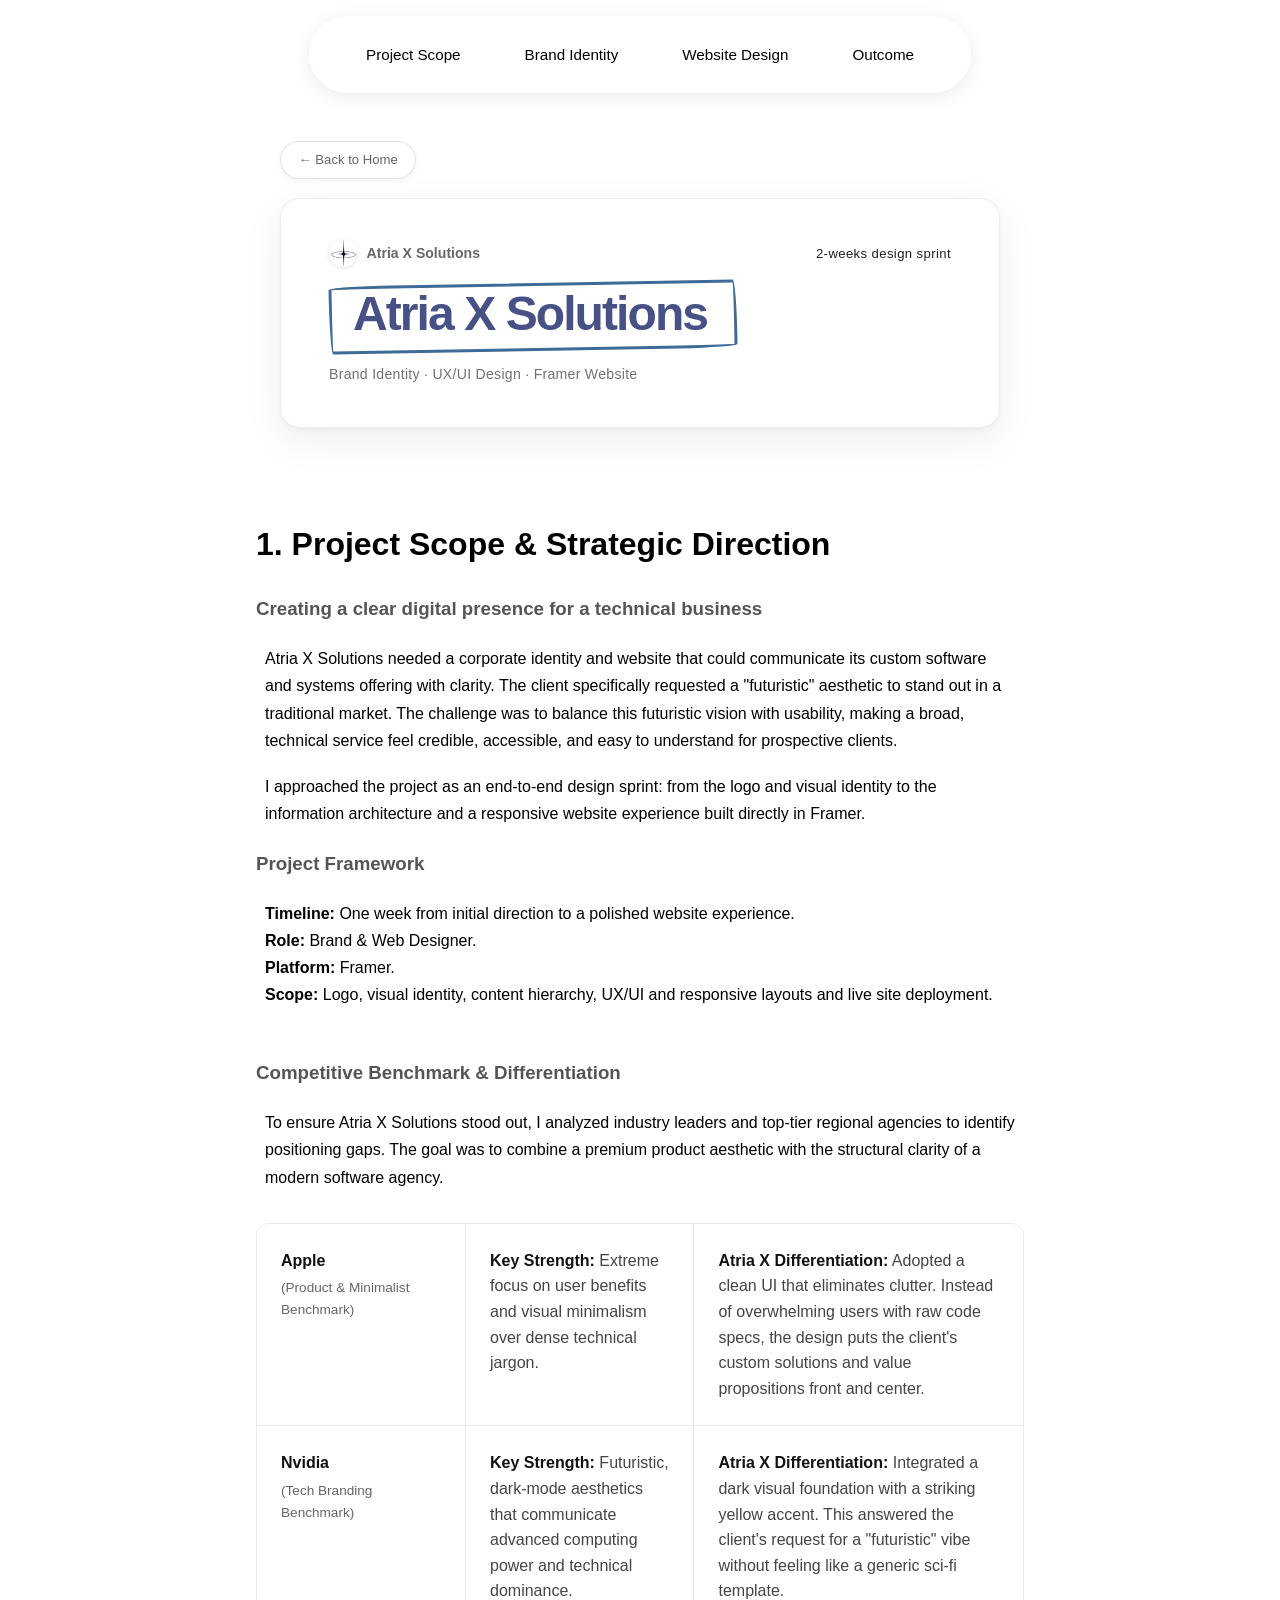
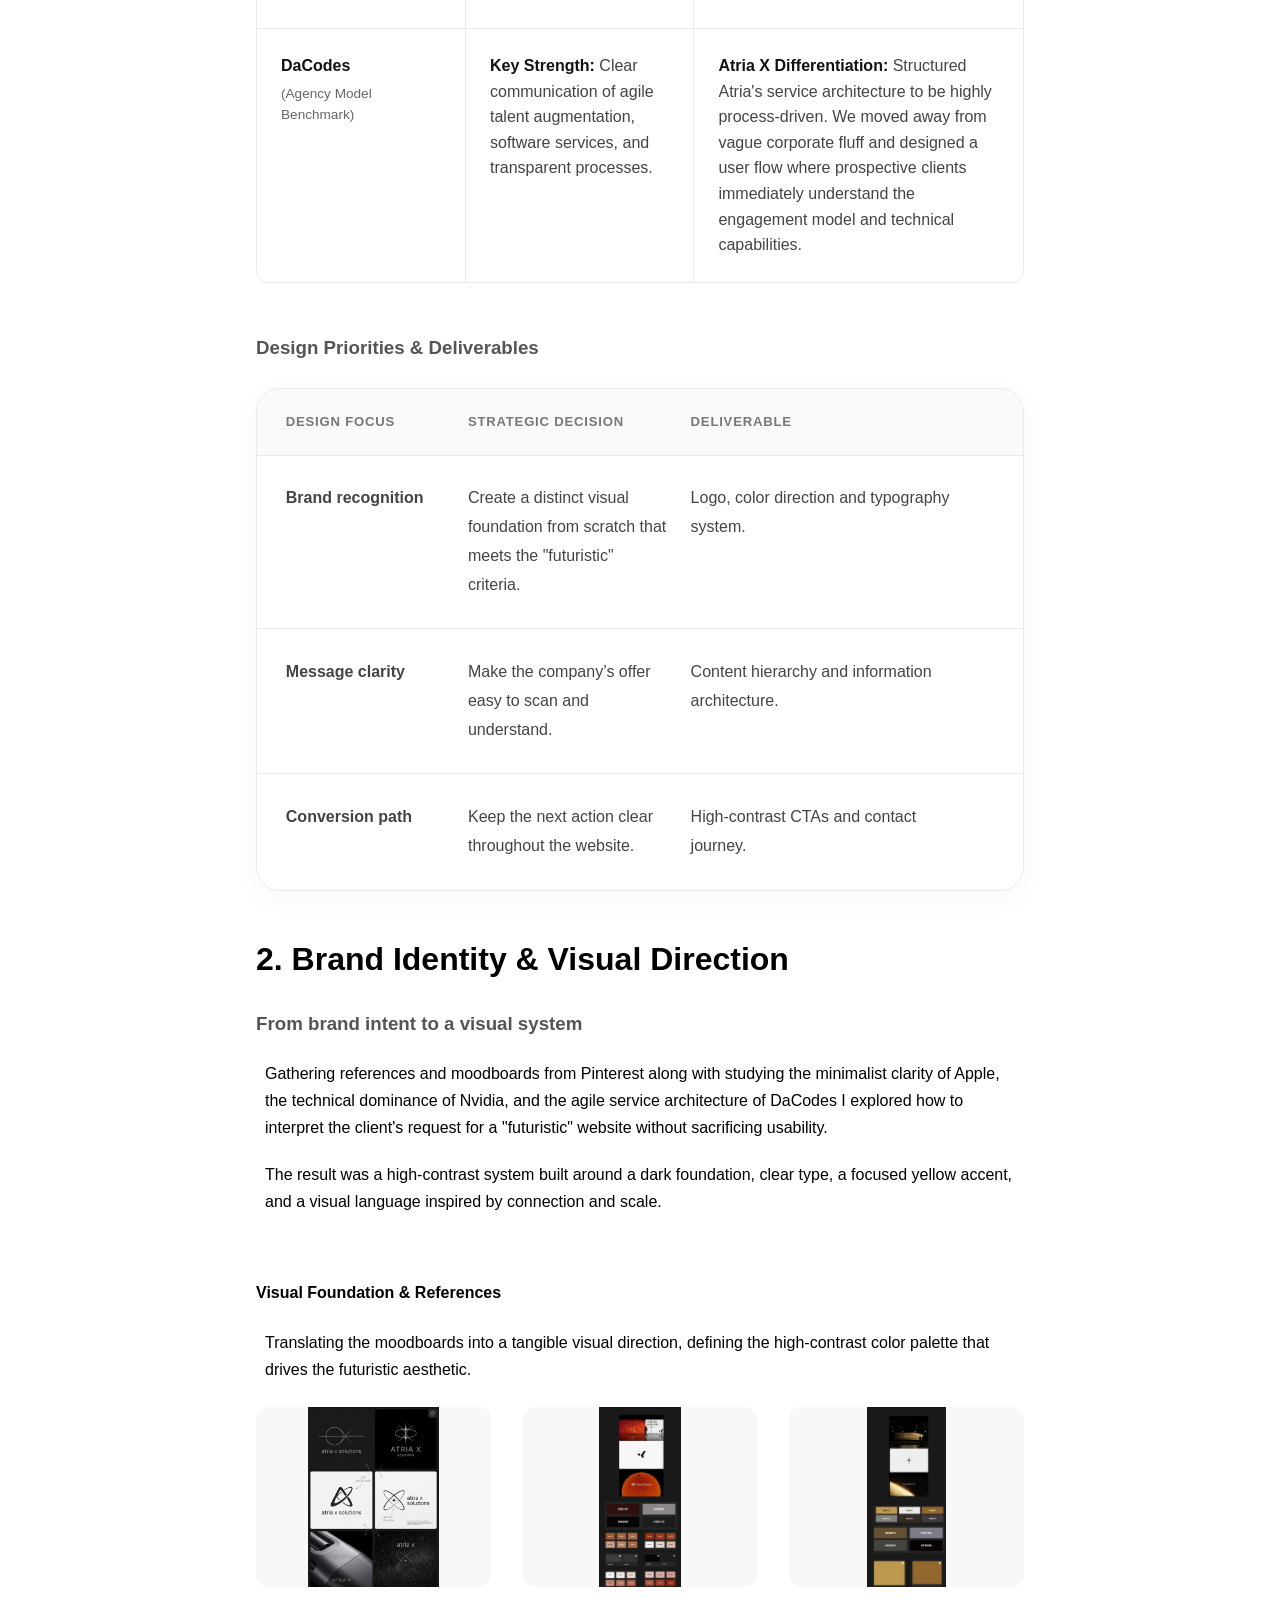
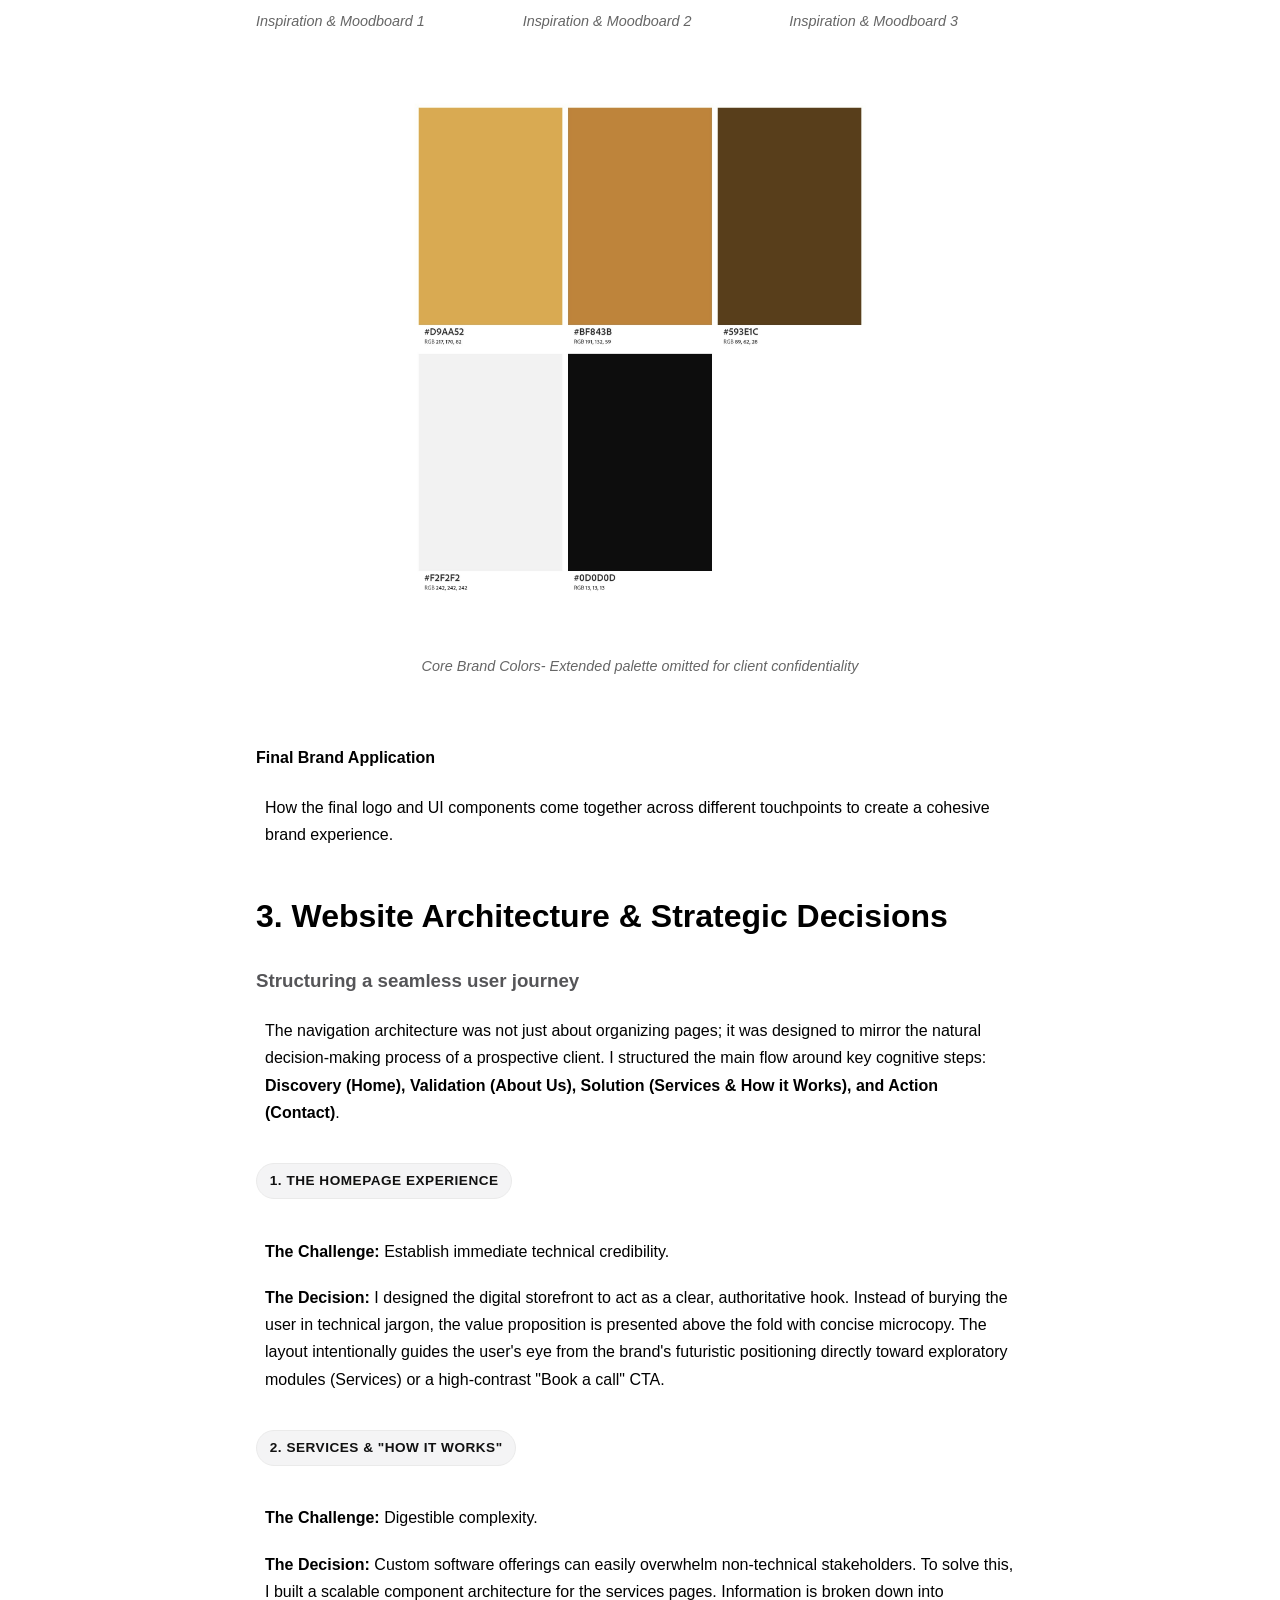
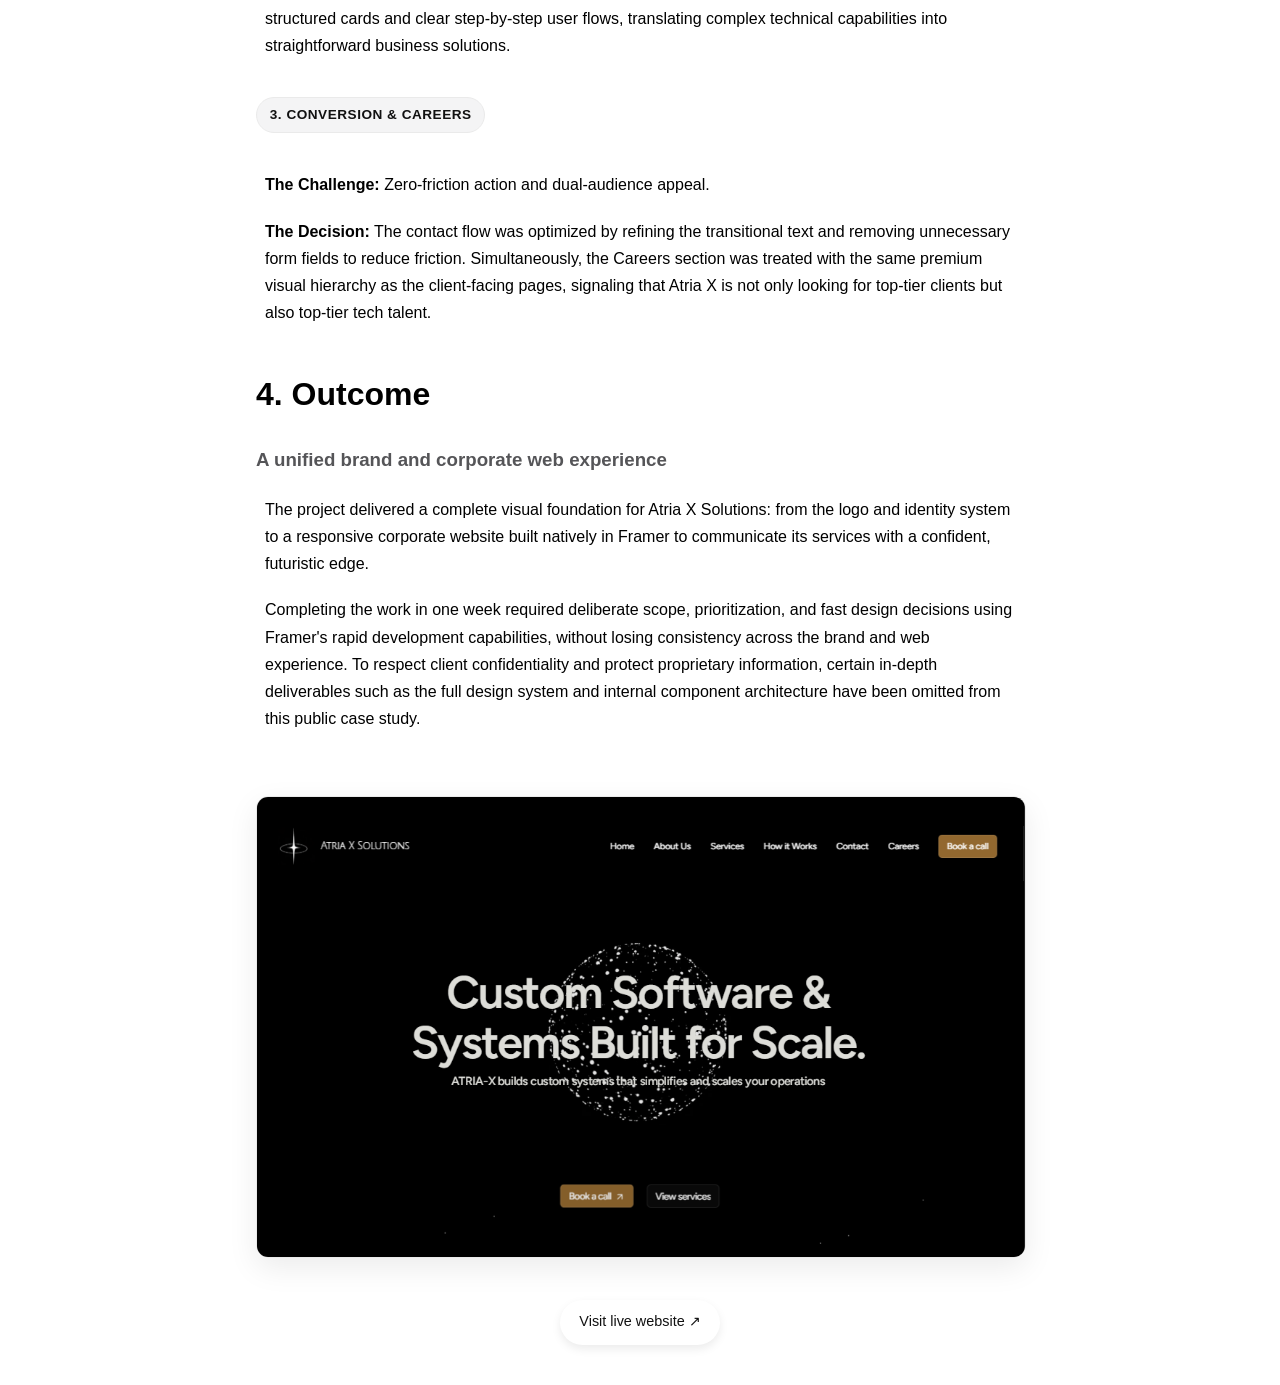
==== commit b03921af: "add cristabela client project" ====
--- a/projects/atriaxsolutions.html
+++ b/projects/atriaxsolutions.html
@@ -43,10 +43,10 @@
         />
 
         <span class="hero-card__client">Atria X Solutions</span>
-        <span class="hero-card__date">1-week design sprint</span>
-      </div>
-
-      <h1>✷ Atria X Solutions</h1>
+        <span class="hero-card__date">2-weeks design sprint</span>
+      </div>
+
+<h1><span class="titulo-ovalo">Atria X Solutions</span></h1>
 
       <p class="hero-card__tagline">
         Brand Identity · UX/UI Design · Framer Website
--- a/projects/projects.css
+++ b/projects/projects.css
@@ -1389,4 +1389,87 @@
   .sub-label {
     margin-top: 0;
   }
-}+}
+
+
+
+.titulo-ovalo {
+  position: relative;
+  display: inline-block;
+  padding: 0.1em 0.5em; 
+}
+
+.titulo-ovalo::before {
+  content: "";
+  position: absolute;
+  top: 0; left: 0;
+  width: 100%;
+  height: 100%;
+  
+  border: 3px solid #3e6b98; 
+  border-radius: 255px 15px 225px 15px / 15px 225px 15px 255px;
+  transform: rotate(-1deg);
+  pointer-events: none;
+}
+
+
+/* CRISTABELA — EXISTING PLATFORM */
+
+
+/* CRISTABELA — IMAGE HOVER ZOOM */
+
+.gallery-block .references-grid {
+  overflow: visible;
+}
+
+.gallery-block .references-grid .grid-item {
+  position: relative;
+  overflow: visible;
+}
+
+.gallery-block .references-grid .grid-item img {
+  width: 100%;
+  height: 180px;
+  object-fit: contain;
+  object-position: center;
+  background: #f8f8f8;
+  border-radius: 12px;
+  cursor: zoom-in;
+
+  transition:
+    transform 0.35s ease,
+    box-shadow 0.35s ease;
+
+  transform-origin: center center;
+  position: relative;
+  z-index: 1;
+}
+
+/* HOVER */
+@media (hover: hover) and (pointer: fine) {
+  .gallery-block .references-grid .grid-item:hover {
+    z-index: 10;
+  }
+
+  .gallery-block .references-grid .grid-item img:hover {
+    transform: scale(1.8);
+    box-shadow: 0 16px 40px rgba(0, 0, 0, 0.15);
+    z-index: 20;
+    cursor: zoom-out;
+  }
+}
+
+/* MOBILE */
+@media (max-width: 600px) {
+  .gallery-block .references-grid .grid-item img {
+    height: auto;
+    aspect-ratio: 16 / 10;
+  }
+}
+
+/* ACCESSIBILITY */
+@media (prefers-reduced-motion: reduce) {
+  .gallery-block .references-grid .grid-item img {
+    transition: none;
+  }
+}
